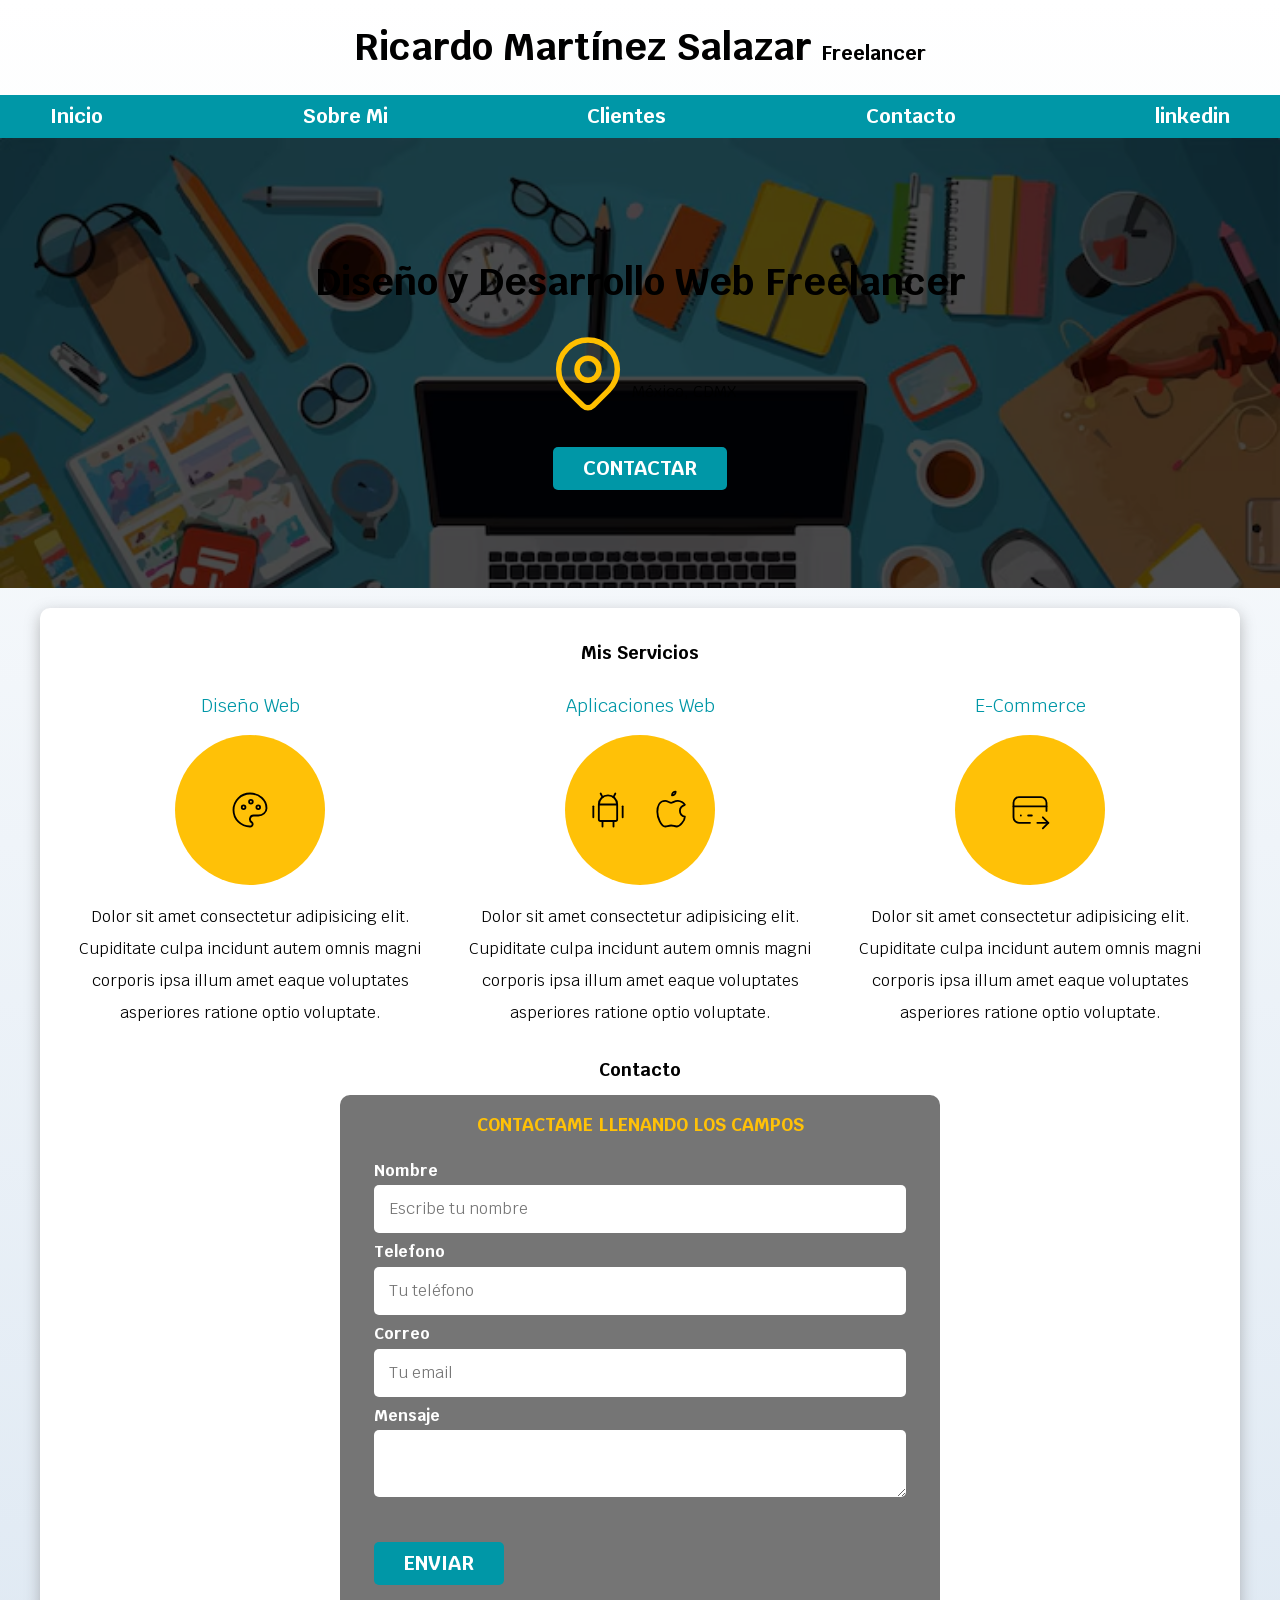
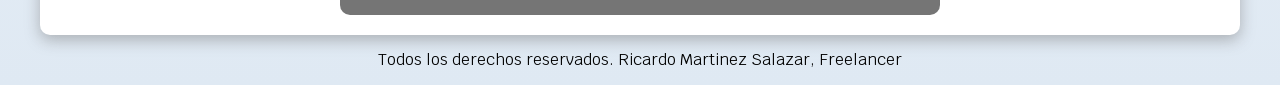
==== index.html @ ceaf28d6 "Rename CodigoProfesor.html to index.html" ====
<!DOCTYPE html>
<html lang="en">
<head>
    <meta charset="UTF-8">
    <meta name="viewport" content="width=device-width, initial-scale=1.0">
    <title>Diseñador Freelancer</title>
    
    <link rel="preload" href="normalize.css" as="style">
    <link rel="stylesheet" href="normalize.css">
    <link href="https://fonts.googleapis.com/css2?family=Krub:wght@400;700&display=swap" rel="stylesheet">

    <link rel="preload" href="37_styles.css" as="style">
    <link rel="stylesheet" href="47_styles.css">
</head>
<body>
    <header>
        <h1 class="titulo"> Ricardo Martínez Salazar <span> Freelancer </span> </h1>
    </header>

    <div class="nav-bg">
        <nav class="navegacion-principal contenedor">
            <a href="17_nosotros.html">Inicio</a>
            <a href="#">Sobre Mi</a>
            <a href="#">Clientes</a>
            <a href="#">Contacto</a>
            <a href="https://www.linkedin.com/in/ricardo-mart%C3%ADnez-b0926213/"> linkedin </a>
        </nav>
    </div>

    <section class="hero">
        <div class="contenido-hero">
            <h1 class="titulo">Diseño y Desarrollo Web Freelancer</h1>
            <div class="ubicacion">
            <svg xmlns="http://www.w3.org/2000/svg" class="icon icon-tabler icon-tabler-map-pin" width="88" height="88" viewBox="0 0 24 24" stroke-width="1.5" stroke="#ffbf00" fill="none" stroke-linecap="round" stroke-linejoin="round">
                <path stroke="none" d="M0 0h24v24H0z"/>
                <circle cx="12" cy="11" r="3" />
                <path d="M17.657 16.657L13.414 20.9a1.998 1.998 0 0 1 -2.827 0l-4.244-4.243a8 8 0 1 1 11.314 0z" />
            </svg>
            <p> México, CDMX</p>
            
        </div>
        <a class="boton" href="#">Contactar</a>
        </div>
    </section>

<main class="contenedor sombra">
        <h2> Mis Servicios </h2>

        <div class="servicios">
            <section class="servicio">
                <h3> Diseño Web </h3>
                <div class="iconos"> 
                    <svg
                    xmlns="http://www.w3.org/2000/svg"
                    width="44"
                    height="44"
                    viewBox="0 0 24 24"
                    fill="none"
                    stroke="#000000"
                    stroke-width="1"
                    stroke-linecap="round"
                    stroke-linejoin="round"
                    >
                    <path d="M12 21a9 9 0 0 1 0 -18c4.97 0 9 3.582 9 8c0 1.06 -.474 2.078 -1.318 2.828c-.844 .75 -1.989 1.172 -3.182 1.172h-2.5a2 2 0 0 0 -1 3.75a1.3 1.3 0 0 1 -1 2.25" />
                    <path d="M8.5 10.5m-1 0a1 1 0 1 0 2 0a1 1 0 1 0 -2 0" />
                    <path d="M12.5 7.5m-1 0a1 1 0 1 0 2 0a1 1 0 1 0 -2 0" />
                    <path d="M16.5 10.5m-1 0a1 1 0 1 0 2 0a1 1 0 1 0 -2 0" />
                    </svg>
                </div>
                <p> Dolor sit amet consectetur adipisicing elit. Cupiditate culpa incidunt autem omnis magni corporis ipsa illum amet eaque voluptates asperiores ratione optio voluptate. </p>
            </section>

            <section class="servicio">
                <h3>Aplicaciones Web</h3>
                <div class="iconos">
                    <svg
                        xmlns="http://www.w3.org/2000/svg"
                        width="44"
                        height="44"
                        viewBox="0 0 24 24"
                        fill="none"
                        stroke="#000000"
                        stroke-width="1"
                        stroke-linecap="round"
                        stroke-linejoin="round"
                    >
                        <path d="M4 10l0 6" />
                        <path d="M20 10l0 6" />
                        <path d="M7 9h10v8a1 1 0 0 1 -1 1h-8a1 1 0 0 1 -1 -1v-8a5 5 0 0 1 10 0" />
                        <path d="M8 3l1 2" />
                        <path d="M16 3l-1 2" />
                        <path d="M9 18l0 3" />
                        <path d="M15 18l0 3" />
                    </svg>

                    <svg
                    xmlns="http://www.w3.org/2000/svg"
                    width="44"
                    height="44"
                    viewBox="0 0 24 24"
                    fill="none"
                    stroke="#000000"
                    stroke-width="1"
                    stroke-linecap="round"
                    stroke-linejoin="round"
                    >
                    <path d="M8.286 7.008c-3.216 0 -4.286 3.23 -4.286 5.92c0 3.229 2.143 8.072 4.286 8.072c1.165 -.05 1.799 -.538 3.214 -.538c1.406 0 1.607 .538 3.214 .538s4.286 -3.229 4.286 -5.381c-.03 -.011 -2.649 -.434 -2.679 -3.23c-.02 -2.335 2.589 -3.179 2.679 -3.228c-1.096 -1.606 -3.162 -2.113 -3.75 -2.153c-1.535 -.12 -3.032 1.077 -3.75 1.077c-.729 0 -2.036 -1.077 -3.214 -1.077z" />
                    <path d="M12 4a2 2 0 0 0 2 -2a2 2 0 0 0 -2 2" />
                    </svg>
                </div>
                <p>Dolor sit amet consectetur adipisicing elit. Cupiditate culpa incidunt autem omnis magni corporis ipsa illum amet eaque voluptates asperiores ratione optio voluptate. </p>
            </section>

            <section class="servicio">
                <h3>E-Commerce</h3>
                <div class="iconos">
                    <svg
                        xmlns="http://www.w3.org/2000/svg"
                        width="44"
                        height="44"
                        viewBox="0 0 24 24"
                        fill="none"
                        stroke="#000000"
                        stroke-width="1"
                        stroke-linecap="round"
                        stroke-linejoin="round"
                    >
                        <path d="M12 19h-6a3 3 0 0 1 -3 -3v-8a3 3 0 0 1 3 -3h12a3 3 0 0 1 3 3v4.5" />
                        <path d="M3 10h18" />
                        <path d="M16 19h6" />
                        <path d="M19 16l3 3l-3 3" />
                        <path d="M7.005 15h.005" />
                        <path d="M11 15h2" />
                    </svg>
                </div>
                <p> Dolor sit amet consectetur adipisicing elit. Cupiditate culpa incidunt autem omnis magni corporis ipsa illum amet eaque voluptates asperiores ratione optio voluptate. </p>
            </section>
        </div>    
    

    <section>
        <h2>Contacto</h2>
        <form class="formulario">
            <fieldset>
                <legend>Contactame llenando los campos</legend>
                <div class="contenedor-campos"> 
                    <div class="campo">   
                        <label>Nombre</label>
                        <input class="input-text" type="text" placeholder="Escribe tu nombre">
                    </div>
                
                    <div class="campo">
                        <label>Telefono</label>
                        <input class="input-text" type="tel" placeholder="Tu teléfono">
                    </div>

                    <div class="campo">
                        <label>Correo</label>
                        <input class="input-text" type="email" placeholder="Tu email">
                    </div>

                    <div class="campo">
                        <label>Mensaje</label>
                        <textarea class="input-text"></textarea>
                    </div>
                </div>
            <div>
                <input class="boton" type="submit" value="Enviar">
            </div>
            </fieldset>
        </form>
    </section>
</main>

    <footer class="footer">
        <p>Todos los derechos reservados. Ricardo Martinez Salazar, Freelancer</p>
    </footer>

</body>
</html>
---- 47_styles.css ----
:root {
    --blanco: #ffffff;
    --negro: #212121;
    --primario: #FFC107;
    --secundario: #0097a7;
    --gris: #757575;
    --grisClaro: #DFE9F3;
    /*--fuente-principal: 8rem; */
}

/*Globales*/
html {
    font-size: 62.5%;
    box-sizing: border-box;
}

*, *:before, *:after{
    box-sizing: inherit;
}
body {
    font-size: 16px;
    font-family: 'krub', sans-serif;
    /*background-color:blueviolet*/
    background-image:linear-gradient(to top, #DFE9F3 0%, var(--blanco) 100%);
}

.contenedor{
    max-width: 120rem;
    margin:0 auto;
}

.boton{
    background-color: var(--secundario);
    color: var(--blanco);
    padding: 1rem 3rem;
    margin-top: 3rem;
    font-size: 2rem;
    text-decoration: none;
    text-transform: uppercase;
    font-weight: bold;
    border-radius: .5rem;
    width: 90%;
    text-align: center;
    border:none; 
}

.boton:hover{
    cursor: pointer;
}

@media (min-width: 480px){
    .boton{
        width: auto;
    }
}


.sombra{
    box-shadow: 0px 5px 15px 0px rgba(112,112,112,0.48);
    background-color: var(--blanco);
    padding: 2rem;
    border-radius: 1rem;
}


/*Tipografia*/
h1{
    font-size:3.8rem;
}
h2{
    font-size: 1.8rem;
}
h3{
    font-size: 1.8rem;
}
h1,h2,h3{
    text-align: center;
}

/*TITULOS*/

.titulo span{
    font-size:2rem;
}
/* NavegacionPrincipal*/
.nav-bg{
    background-color:var(--secundario);
}

.navegacion-principal{
    display:flex;
    flex-direction: column;
}


@media (min-width: 768px){
    .navegacion-principal{
        flex-direction: row;
        justify-content: space-between;
    }
}

.navegacion-principal a{
    display: block;
    text-align: center;
    color: var(--blanco);
    text-decoration: none;
    font-size: 2rem;
    font-weight: 700;
    padding: 1rem;
}

.navegacion-principal a:hover{
    background-color: var(--primario);
    color: var(--oscuro);
}

.hero{
    background-image: url(hero.jpg);
    background-repeat: no-repeat;
    background-size: cover;
    height: 450px;
    position: relative;
    margin-bottom: 2rem;
}

.contenido-hero{
    position: absolute;
    background-color: rgb(0 0 0 / .7);
    width: 100%;
    height: 100%;

    display: flex;
    flex-direction: column;
    align-items: center;
    justify-content: center;

}

.contenido-hero .ubicacion{
    display: flex;
    align-items:flex-end;
}

/* Servicios*/

@media (min-width: 768px){
    .servicios{
        display:grid;
        grid-template-columns: repeat(3,1fr);
        column-gap: 1rem;
    }
}

.servicio{
    display: flex;
    flex-direction: column;
    align-items: center;
}

.servicio .iconos {
    height: 15rem;
    width: 15rem;
    background-color: var(--primario);
    border-radius: 50%;
    display: flex;
    justify-content:space-evenly;
    align-items: center;

}


.servicio h3 {
    color: var(--secundario);
    font-weight: normal;
}

.servicio p{
    line-height: 2;
    text-align:center;
}

/*Contacto*/
.formulario{
    background-color: var(--gris);
    width: min(60rem, 100%);
    margin: 0 auto;
    padding: 2rem;
    border-radius: 1rem;

}

.formulario fieldset{
    border:none;
}
.formulario legend{
    text-align: center;
    font-size: 1.8rem;
    text-transform: uppercase;
    font-weight: 700;
    margin-bottom: 2rem;
    color: var(--primario);
}

.contenedor-campos{  /* Paso 6 add clases o selectores*/

}

.campo{
    margin-bottom: 1rem;
}

.campo label{
    color: var(--blanco);
    font-weight: bold;
    margin-bottom: .5rem;
    display: block;    /*Cada Label toma espacio disponible*/
}

.input-text{
    width: 100%;
    border:none;
    padding:1.5rem;
    border-radius: .5rem;
}

.footer{
    text-align: center;
}
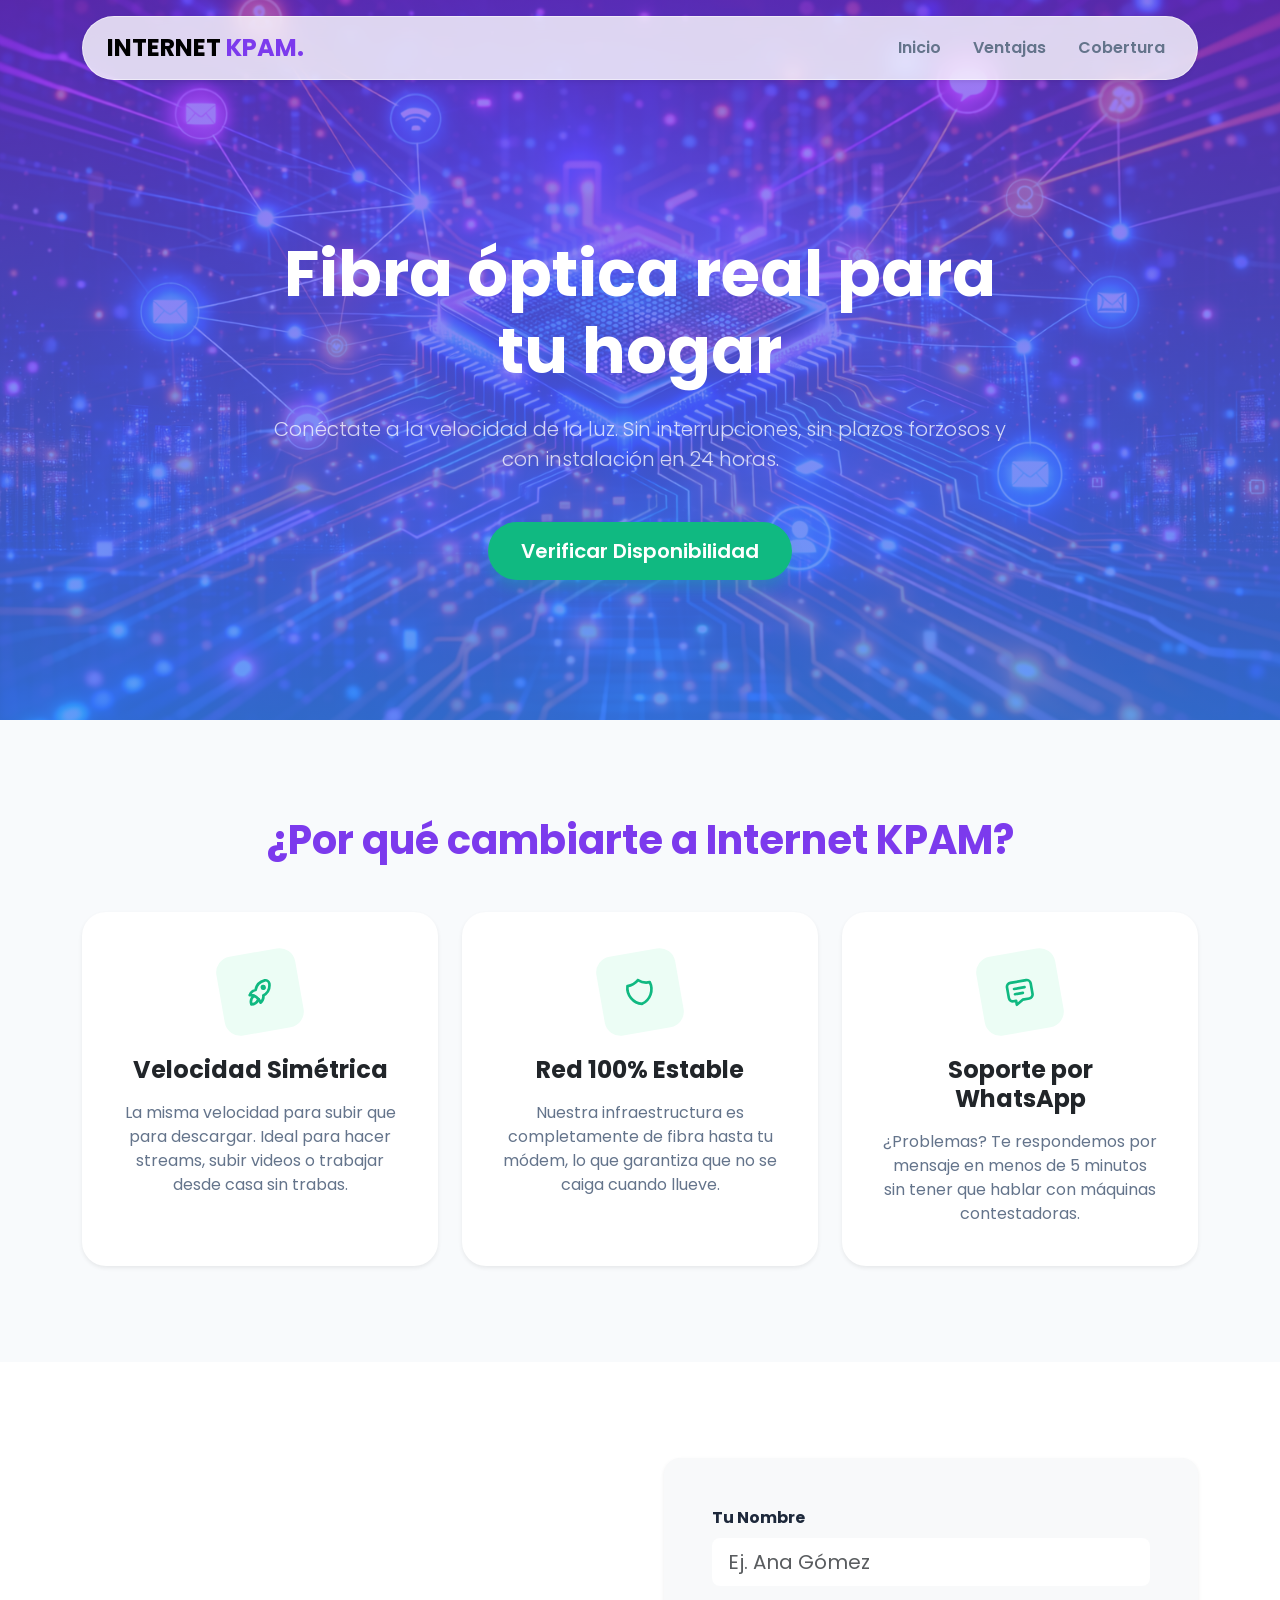
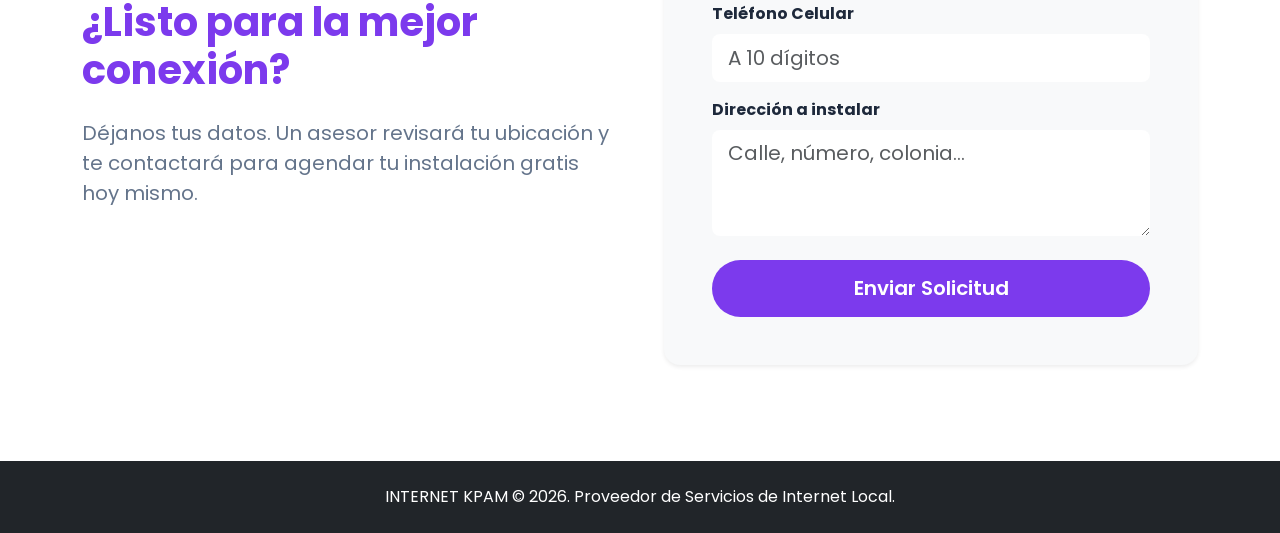
==== commit 254a52c7: "Add files via upload" ====
--- a/index.html
+++ b/index.html
@@ -1,180 +1,213 @@
-<!DOCTYPE html>
-<html lang="en">
-<head>
-    <meta charset="UTF-8">
-    <meta name="viewport" content="width=device-width, initial-scale=1.0">
-    <title>Diseñador Freelancer</title>
-    
-    <link rel="preload" href="normalize.css" as="style">
-    <link rel="stylesheet" href="normalize.css">
-    <link href="https://fonts.googleapis.com/css2?family=Krub:wght@400;700&display=swap" rel="stylesheet">
-
-    <link rel="preload" href="37_styles.css" as="style">
-    <link rel="stylesheet" href="47_styles.css">
-</head>
-<body>
-    <header>
-        <h1 class="titulo"> Ricardo Martínez Salazar <span> Freelancer </span> </h1>
-    </header>
-
-    <div class="nav-bg">
-        <nav class="navegacion-principal contenedor">
-            <a href="17_nosotros.html">Inicio</a>
-            <a href="#">Sobre Mi</a>
-            <a href="#">Clientes</a>
-            <a href="#">Contacto</a>
-            <a href="https://www.linkedin.com/in/ricardo-mart%C3%ADnez-b0926213/"> linkedin </a>
-        </nav>
-    </div>
-
-    <section class="hero">
-        <div class="contenido-hero">
-            <h1 class="titulo">Diseño y Desarrollo Web Freelancer</h1>
-            <div class="ubicacion">
-            <svg xmlns="http://www.w3.org/2000/svg" class="icon icon-tabler icon-tabler-map-pin" width="88" height="88" viewBox="0 0 24 24" stroke-width="1.5" stroke="#ffbf00" fill="none" stroke-linecap="round" stroke-linejoin="round">
-                <path stroke="none" d="M0 0h24v24H0z"/>
-                <circle cx="12" cy="11" r="3" />
-                <path d="M17.657 16.657L13.414 20.9a1.998 1.998 0 0 1 -2.827 0l-4.244-4.243a8 8 0 1 1 11.314 0z" />
-            </svg>
-            <p> México, CDMX</p>
-            
-        </div>
-        <a class="boton" href="#">Contactar</a>
-        </div>
-    </section>
-
-<main class="contenedor sombra">
-        <h2> Mis Servicios </h2>
-
-        <div class="servicios">
-            <section class="servicio">
-                <h3> Diseño Web </h3>
-                <div class="iconos"> 
-                    <svg
-                    xmlns="http://www.w3.org/2000/svg"
-                    width="44"
-                    height="44"
-                    viewBox="0 0 24 24"
-                    fill="none"
-                    stroke="#000000"
-                    stroke-width="1"
-                    stroke-linecap="round"
-                    stroke-linejoin="round"
-                    >
-                    <path d="M12 21a9 9 0 0 1 0 -18c4.97 0 9 3.582 9 8c0 1.06 -.474 2.078 -1.318 2.828c-.844 .75 -1.989 1.172 -3.182 1.172h-2.5a2 2 0 0 0 -1 3.75a1.3 1.3 0 0 1 -1 2.25" />
-                    <path d="M8.5 10.5m-1 0a1 1 0 1 0 2 0a1 1 0 1 0 -2 0" />
-                    <path d="M12.5 7.5m-1 0a1 1 0 1 0 2 0a1 1 0 1 0 -2 0" />
-                    <path d="M16.5 10.5m-1 0a1 1 0 1 0 2 0a1 1 0 1 0 -2 0" />
-                    </svg>
-                </div>
-                <p> Dolor sit amet consectetur adipisicing elit. Cupiditate culpa incidunt autem omnis magni corporis ipsa illum amet eaque voluptates asperiores ratione optio voluptate. </p>
-            </section>
-
-            <section class="servicio">
-                <h3>Aplicaciones Web</h3>
-                <div class="iconos">
-                    <svg
-                        xmlns="http://www.w3.org/2000/svg"
-                        width="44"
-                        height="44"
-                        viewBox="0 0 24 24"
-                        fill="none"
-                        stroke="#000000"
-                        stroke-width="1"
-                        stroke-linecap="round"
-                        stroke-linejoin="round"
-                    >
-                        <path d="M4 10l0 6" />
-                        <path d="M20 10l0 6" />
-                        <path d="M7 9h10v8a1 1 0 0 1 -1 1h-8a1 1 0 0 1 -1 -1v-8a5 5 0 0 1 10 0" />
-                        <path d="M8 3l1 2" />
-                        <path d="M16 3l-1 2" />
-                        <path d="M9 18l0 3" />
-                        <path d="M15 18l0 3" />
-                    </svg>
-
-                    <svg
-                    xmlns="http://www.w3.org/2000/svg"
-                    width="44"
-                    height="44"
-                    viewBox="0 0 24 24"
-                    fill="none"
-                    stroke="#000000"
-                    stroke-width="1"
-                    stroke-linecap="round"
-                    stroke-linejoin="round"
-                    >
-                    <path d="M8.286 7.008c-3.216 0 -4.286 3.23 -4.286 5.92c0 3.229 2.143 8.072 4.286 8.072c1.165 -.05 1.799 -.538 3.214 -.538c1.406 0 1.607 .538 3.214 .538s4.286 -3.229 4.286 -5.381c-.03 -.011 -2.649 -.434 -2.679 -3.23c-.02 -2.335 2.589 -3.179 2.679 -3.228c-1.096 -1.606 -3.162 -2.113 -3.75 -2.153c-1.535 -.12 -3.032 1.077 -3.75 1.077c-.729 0 -2.036 -1.077 -3.214 -1.077z" />
-                    <path d="M12 4a2 2 0 0 0 2 -2a2 2 0 0 0 -2 2" />
-                    </svg>
-                </div>
-                <p>Dolor sit amet consectetur adipisicing elit. Cupiditate culpa incidunt autem omnis magni corporis ipsa illum amet eaque voluptates asperiores ratione optio voluptate. </p>
-            </section>
-
-            <section class="servicio">
-                <h3>E-Commerce</h3>
-                <div class="iconos">
-                    <svg
-                        xmlns="http://www.w3.org/2000/svg"
-                        width="44"
-                        height="44"
-                        viewBox="0 0 24 24"
-                        fill="none"
-                        stroke="#000000"
-                        stroke-width="1"
-                        stroke-linecap="round"
-                        stroke-linejoin="round"
-                    >
-                        <path d="M12 19h-6a3 3 0 0 1 -3 -3v-8a3 3 0 0 1 3 -3h12a3 3 0 0 1 3 3v4.5" />
-                        <path d="M3 10h18" />
-                        <path d="M16 19h6" />
-                        <path d="M19 16l3 3l-3 3" />
-                        <path d="M7.005 15h.005" />
-                        <path d="M11 15h2" />
-                    </svg>
-                </div>
-                <p> Dolor sit amet consectetur adipisicing elit. Cupiditate culpa incidunt autem omnis magni corporis ipsa illum amet eaque voluptates asperiores ratione optio voluptate. </p>
-            </section>
-        </div>    
-    
-
-    <section>
-        <h2>Contacto</h2>
-        <form class="formulario">
-            <fieldset>
-                <legend>Contactame llenando los campos</legend>
-                <div class="contenedor-campos"> 
-                    <div class="campo">   
-                        <label>Nombre</label>
-                        <input class="input-text" type="text" placeholder="Escribe tu nombre">
-                    </div>
-                
-                    <div class="campo">
-                        <label>Telefono</label>
-                        <input class="input-text" type="tel" placeholder="Tu teléfono">
-                    </div>
-
-                    <div class="campo">
-                        <label>Correo</label>
-                        <input class="input-text" type="email" placeholder="Tu email">
-                    </div>
-
-                    <div class="campo">
-                        <label>Mensaje</label>
-                        <textarea class="input-text"></textarea>
-                    </div>
-                </div>
-            <div>
-                <input class="boton" type="submit" value="Enviar">
-            </div>
-            </fieldset>
-        </form>
-    </section>
-</main>
-
-    <footer class="footer">
-        <p>Todos los derechos reservados. Ricardo Martinez Salazar, Freelancer</p>
-    </footer>
-
-</body>
-</html>
+<!DOCTYPE html>
+<html lang="es">
+<head>
+    <meta charset="UTF-8">
+    <meta name="viewport" content="width=device-width, initial-scale=1.0">
+    <title>INTERNET KPAM</title>
+    
+    <link rel="preconnect" href="https://fonts.googleapis.com">
+    <link rel="preconnect" href="https://fonts.gstatic.com" crossorigin>
+    <link href="https://fonts.googleapis.com/css2?family=Poppins:wght@300;400;600;700&display=swap" rel="stylesheet">
+    
+    <link href="https://cdn.jsdelivr.net/npm/bootstrap@5.3.2/dist/css/bootstrap.min.css" rel="stylesheet">
+
+    <style>
+        body {
+            font-family: 'Poppins', sans-serif;
+            background-color: #f8fafc;
+            color: #1e293b;
+        }
+
+        
+        .text-morado { color: #7c3aed !important; }  /* Colores */
+        .text-claro { color: #64748b !important; }
+        
+        
+        .btn-esmeralda {              /* Botones personalizados */
+            background-color: #10b981;
+            color: #ffffff;
+            box-shadow: 0 10px 15px -3px rgba(16, 185, 129, 0.3);
+            border-radius: 50rem;
+            padding: 0.8rem 2rem;
+            font-weight: 600;
+            transition: all 0.3s ease;
+        }
+        .btn-esmeralda:hover {
+            background-color: #059669;
+            color: #ffffff;
+            transform: translateY(-3px);
+        }
+
+        .btn-morado {
+            background-color: #7c3aed;
+            color: #ffffff;
+            border-radius: 50rem;
+            padding: 0.8rem 2rem;
+            font-weight: 600;
+            transition: all 0.3s ease;
+        }
+        .btn-morado:hover {
+            background-color: #5b21b6;
+            color: #ffffff;
+        }
+
+        
+        .navbar-glass {    /* Navegación tipo cristal */
+            background: rgba(255, 255, 255, 0.8);   
+            backdrop-filter: blur(10px);
+            border-radius: 50rem;
+            border: 1px solid rgba(255,255,255,0.5);
+            margin-top: 1rem;
+        }
+
+        /* hero */
+        .hero-section {
+            background-image: 
+                linear-gradient(rgba(124, 58, 237, 0.7), rgba(59, 130, 246, 0.8)),
+                url('ImagenPrin.png');
+            background-size: cover;          
+            background-position: center;     
+            background-repeat: no-repeat;
+            min-height: 80vh;
+        }
+
+        /* Tarjetas de servicio */
+        .card-servicio {
+            transition: transform 0.3s ease, box-shadow 0.3s ease;
+            border-radius: 1.5rem;
+        }
+        .card-servicio:hover {
+            transform: translateY(-10px);
+            box-shadow: 0 20px 25px -5px rgba(124, 58, 237, 0.2) !important;
+        }
+
+        /* Iconos inclinados */
+        .icono-container {
+            width: 5rem;
+            height: 5rem;
+            background-color: #ecfdf5;
+            color: #10b981;
+            border-radius: 1rem;
+            transform: rotate(-10deg);
+        }
+        
+        /* Foco en inputs */
+        .form-control:focus {
+            border-color: #7c3aed;
+            box-shadow: 0 0 0 0.25rem rgba(124, 58, 237, 0.25);
+        }
+    </style>
+</head>
+<body>
+
+    <div class="container fixed-top">
+        <nav class="navbar navbar-expand-md navbar-light navbar-glass shadow-sm px-4 py-2">
+            <a class="navbar-brand fw-bold fs-4" href="#">INTERNET <span class="text-morado">KPAM.</span></a>
+            <button class="navbar-toggler border-0" type="button" data-bs-toggle="collapse" data-bs-target="#navbarNav">
+                <span class="navbar-toggler-icon"></span>
+            </button>
+            <div class="collapse navbar-collapse justify-content-end" id="navbarNav">
+                <div class="navbar-nav fw-semibold gap-3">
+                    <a class="nav-link text-claro" href="#">Inicio</a>
+                    <a class="nav-link text-claro" href="#servicios">Ventajas</a>
+                    <a class="nav-link text-claro" href="#contacto">Cobertura</a>
+                </div>
+            </div>
+        </nav>
+    </div>
+
+    <section class="hero-section d-flex align-items-center text-center text-white pt-5">
+        <div class="container mt-5">
+            <div class="row justify-content-center">
+                <div class="col-lg-8">
+                    <h1 class="display-3 fw-bold mb-4">Fibra óptica real para tu hogar</h1>
+                    <p class="lead mb-5 opacity-75">Conéctate a la velocidad de la luz. Sin interrupciones, sin plazos forzosos y con instalación en 24 horas.</p>
+                    <a href="#contacto" class="btn btn-esmeralda btn-lg">Verificar Disponibilidad</a>
+                </div>
+            </div>
+        </div>
+    </section>
+
+    <main id="servicios" class="container py-5 my-5">
+        <h2 class="text-center text-morado fw-bold mb-5 fs-1">¿Por qué cambiarte a Internet KPAM?</h2>
+        
+        <div class="row g-4">
+            <div class="col-md-4">
+                <div class="card card-servicio border-0 shadow-sm h-100 p-4 text-center">
+                    <div class="card-body">
+                        <div class="icono-container d-flex justify-content-center align-items-center mx-auto mb-4">
+                            <svg xmlns="http://www.w3.org/2000/svg" width="32" height="32" viewBox="0 0 24 24" stroke-width="2" stroke="currentColor" fill="none" stroke-linecap="round" stroke-linejoin="round"><path stroke="none" d="M0 0h24v24H0z" fill="none"/><path d="M4 13a8 8 0 0 1 7 7a6 6 0 0 0 3 -5a9 9 0 0 0 6 -8a3 3 0 0 0 -3 -3a9 9 0 0 0 -8 6a6 6 0 0 0 -5 3" /><path d="M7 14a6 6 0 0 0 -3 6a6 6 0 0 0 6 -3" /><path d="M15 9m-1 0a1 1 0 1 0 2 0a1 1 0 1 0 -2 0" /></svg>
+                        </div>
+                        <h3 class="h4 fw-bold mb-3">Velocidad Simétrica</h3>
+                        <p class="text-claro mb-0">La misma velocidad para subir que para descargar. Ideal para hacer streams, subir videos o trabajar desde casa sin trabas.</p>
+                    </div>
+                </div>
+            </div>
+
+            <div class="col-md-4">
+                <div class="card card-servicio border-0 shadow-sm h-100 p-4 text-center">
+                    <div class="card-body">
+                        <div class="icono-container d-flex justify-content-center align-items-center mx-auto mb-4">
+                            <svg xmlns="http://www.w3.org/2000/svg" width="32" height="32" viewBox="0 0 24 24" stroke-width="2" stroke="currentColor" fill="none" stroke-linecap="round" stroke-linejoin="round"><path stroke="none" d="M0 0h24v24H0z" fill="none"/><path d="M12 3a12 12 0 0 0 8.5 3a12 12 0 0 1 -8.5 15a12 12 0 0 1 -8.5 -15a12 12 0 0 0 8.5 -3" /></svg>
+                        </div>
+                        <h3 class="h4 fw-bold mb-3">Red 100% Estable</h3>
+                        <p class="text-claro mb-0">Nuestra infraestructura es completamente de fibra hasta tu módem, lo que garantiza que no se caiga cuando llueve.</p>
+                    </div>
+                </div>
+            </div>
+
+            <div class="col-md-4">
+                <div class="card card-servicio border-0 shadow-sm h-100 p-4 text-center">
+                    <div class="card-body">
+                        <div class="icono-container d-flex justify-content-center align-items-center mx-auto mb-4">
+                            <svg xmlns="http://www.w3.org/2000/svg" width="32" height="32" viewBox="0 0 24 24" stroke-width="2" stroke="currentColor" fill="none" stroke-linecap="round" stroke-linejoin="round"><path stroke="none" d="M0 0h24v24H0z" fill="none"/><path d="M8 9h8" /><path d="M8 13h6" /><path d="M18 4a3 3 0 0 1 3 3v8a3 3 0 0 1 -3 3h-5l-5 3v-3h-2a3 3 0 0 1 -3 -3v-8a3 3 0 0 1 3 -3h12z" /></svg>
+                        </div>
+                        <h3 class="h4 fw-bold mb-3">Soporte por WhatsApp</h3>
+                        <p class="text-claro mb-0">¿Problemas? Te respondemos por mensaje en menos de 5 minutos sin tener que hablar con máquinas contestadoras.</p>
+                    </div>
+                </div>
+            </div>
+        </div>
+    </main>
+
+    <section id="contacto" class="bg-white py-5">
+        <div class="container py-5">
+            <div class="row align-items-center g-5">
+                <div class="col-md-6">
+                    <h2 class="text-morado fw-bold fs-1 mb-4">¿Listo para la mejor conexión?</h2>
+                    <p class="text-claro fs-5">Déjanos tus datos. Un asesor revisará tu ubicación y te contactará para agendar tu instalación gratis hoy mismo.</p>
+                </div>
+                
+                <div class="col-md-6">
+                    <div class="bg-light p-5 rounded-4 shadow-sm">
+                        <form>
+                            <div class="mb-3">
+                                <label class="form-label fw-bold">Tu Nombre</label>
+                                <input type="text" class="form-control form-control-lg border-0" placeholder="Ej. Ana Gómez">
+                            </div>
+                            <div class="mb-3">
+                                <label class="form-label fw-bold">Teléfono Celular</label>
+                                <input type="tel" class="form-control form-control-lg border-0" placeholder="A 10 dígitos">
+                            </div>
+                            <div class="mb-4">
+                                <label class="form-label fw-bold">Dirección a instalar</label>
+                                <textarea class="form-control form-control-lg border-0" rows="3" placeholder="Calle, número, colonia..."></textarea>
+                            </div>
+                            <button type="submit" class="btn btn-morado w-100 btn-lg">Enviar Solicitud</button>
+                        </form>
+                    </div>
+                </div>
+            </div>
+        </div>
+    </section>
+
+    <footer class="bg-dark text-white text-center py-4">
+        <div class="container">
+            <p class="mb-0">INTERNET KPAM © 2026. Proveedor de Servicios de Internet Local.</p>
+        </div>
+    </footer>
+
+    <script src="https://cdn.jsdelivr.net/npm/bootstrap@5.3.2/dist/js/bootstrap.bundle.min.js"></script>
+
+</body>
+</html>
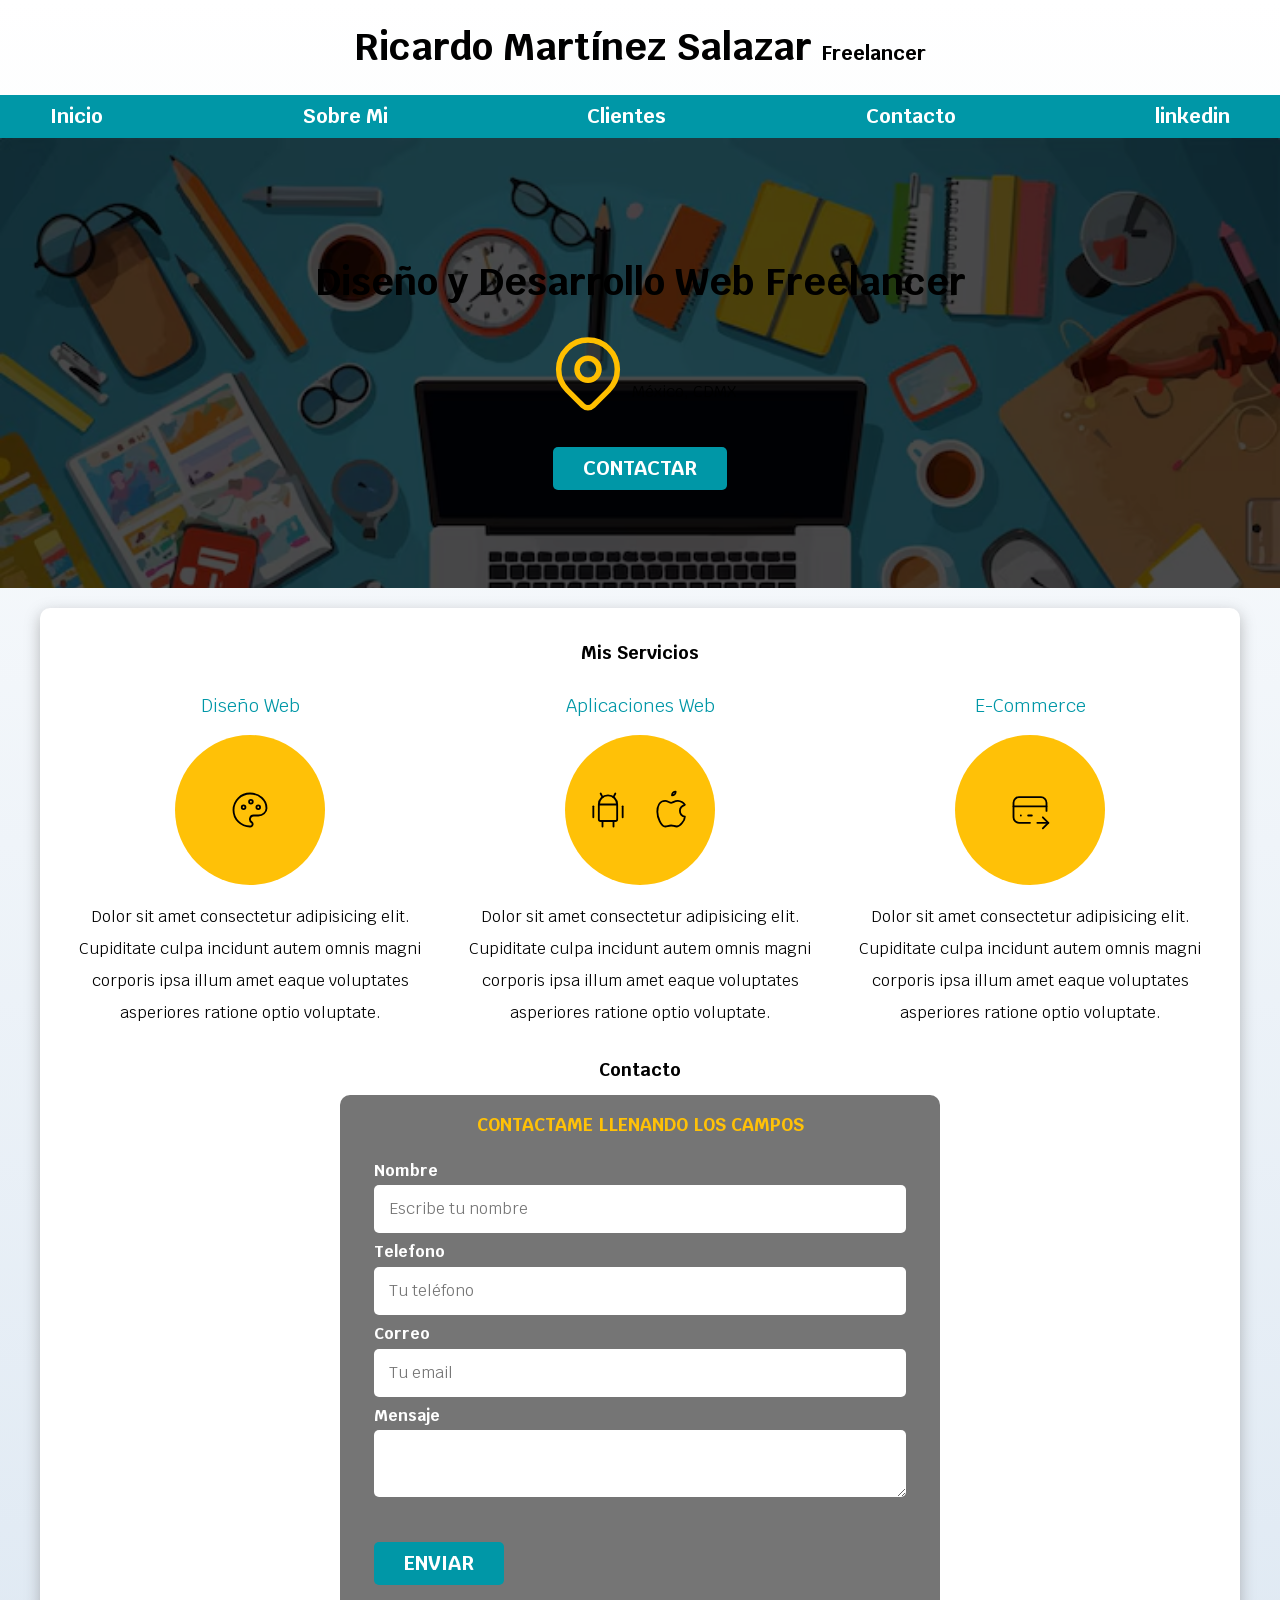
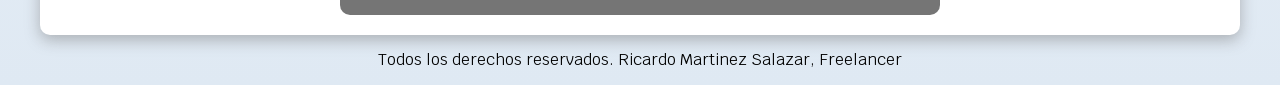
==== commit 83b77631: "Rename CodigoProfesor.html to index.html" ====
--- a/index.html
+++ b/index.html
@@ -1,213 +1,180 @@
 <!DOCTYPE html>
-<html lang="es">
+<html lang="en">
 <head>
     <meta charset="UTF-8">
     <meta name="viewport" content="width=device-width, initial-scale=1.0">
-    <title>INTERNET KPAM</title>
+    <title>Diseñador Freelancer</title>
     
-    <link rel="preconnect" href="https://fonts.googleapis.com">
-    <link rel="preconnect" href="https://fonts.gstatic.com" crossorigin>
-    <link href="https://fonts.googleapis.com/css2?family=Poppins:wght@300;400;600;700&display=swap" rel="stylesheet">
-    
-    <link href="https://cdn.jsdelivr.net/npm/bootstrap@5.3.2/dist/css/bootstrap.min.css" rel="stylesheet">
+    <link rel="preload" href="normalize.css" as="style">
+    <link rel="stylesheet" href="normalize.css">
+    <link href="https://fonts.googleapis.com/css2?family=Krub:wght@400;700&display=swap" rel="stylesheet">
 
-    <style>
-        body {
-            font-family: 'Poppins', sans-serif;
-            background-color: #f8fafc;
-            color: #1e293b;
-        }
-
-        
-        .text-morado { color: #7c3aed !important; }  /* Colores */
-        .text-claro { color: #64748b !important; }
-        
-        
-        .btn-esmeralda {              /* Botones personalizados */
-            background-color: #10b981;
-            color: #ffffff;
-            box-shadow: 0 10px 15px -3px rgba(16, 185, 129, 0.3);
-            border-radius: 50rem;
-            padding: 0.8rem 2rem;
-            font-weight: 600;
-            transition: all 0.3s ease;
-        }
-        .btn-esmeralda:hover {
-            background-color: #059669;
-            color: #ffffff;
-            transform: translateY(-3px);
-        }
-
-        .btn-morado {
-            background-color: #7c3aed;
-            color: #ffffff;
-            border-radius: 50rem;
-            padding: 0.8rem 2rem;
-            font-weight: 600;
-            transition: all 0.3s ease;
-        }
-        .btn-morado:hover {
-            background-color: #5b21b6;
-            color: #ffffff;
-        }
-
-        
-        .navbar-glass {    /* Navegación tipo cristal */
-            background: rgba(255, 255, 255, 0.8);   
-            backdrop-filter: blur(10px);
-            border-radius: 50rem;
-            border: 1px solid rgba(255,255,255,0.5);
-            margin-top: 1rem;
-        }
-
-        /* hero */
-        .hero-section {
-            background-image: 
-                linear-gradient(rgba(124, 58, 237, 0.7), rgba(59, 130, 246, 0.8)),
-                url('ImagenPrin.png');
-            background-size: cover;          
-            background-position: center;     
-            background-repeat: no-repeat;
-            min-height: 80vh;
-        }
-
-        /* Tarjetas de servicio */
-        .card-servicio {
-            transition: transform 0.3s ease, box-shadow 0.3s ease;
-            border-radius: 1.5rem;
-        }
-        .card-servicio:hover {
-            transform: translateY(-10px);
-            box-shadow: 0 20px 25px -5px rgba(124, 58, 237, 0.2) !important;
-        }
-
-        /* Iconos inclinados */
-        .icono-container {
-            width: 5rem;
-            height: 5rem;
-            background-color: #ecfdf5;
-            color: #10b981;
-            border-radius: 1rem;
-            transform: rotate(-10deg);
-        }
-        
-        /* Foco en inputs */
-        .form-control:focus {
-            border-color: #7c3aed;
-            box-shadow: 0 0 0 0.25rem rgba(124, 58, 237, 0.25);
-        }
-    </style>
+    <link rel="preload" href="37_styles.css" as="style">
+    <link rel="stylesheet" href="47_styles.css">
 </head>
 <body>
+    <header>
+        <h1 class="titulo"> Ricardo Martínez Salazar <span> Freelancer </span> </h1>
+    </header>
 
-    <div class="container fixed-top">
-        <nav class="navbar navbar-expand-md navbar-light navbar-glass shadow-sm px-4 py-2">
-            <a class="navbar-brand fw-bold fs-4" href="#">INTERNET <span class="text-morado">KPAM.</span></a>
-            <button class="navbar-toggler border-0" type="button" data-bs-toggle="collapse" data-bs-target="#navbarNav">
-                <span class="navbar-toggler-icon"></span>
-            </button>
-            <div class="collapse navbar-collapse justify-content-end" id="navbarNav">
-                <div class="navbar-nav fw-semibold gap-3">
-                    <a class="nav-link text-claro" href="#">Inicio</a>
-                    <a class="nav-link text-claro" href="#servicios">Ventajas</a>
-                    <a class="nav-link text-claro" href="#contacto">Cobertura</a>
-                </div>
-            </div>
+    <div class="nav-bg">
+        <nav class="navegacion-principal contenedor">
+            <a href="17_nosotros.html">Inicio</a>
+            <a href="#">Sobre Mi</a>
+            <a href="#">Clientes</a>
+            <a href="#">Contacto</a>
+            <a href="https://www.linkedin.com/in/ricardo-mart%C3%ADnez-b0926213/"> linkedin </a>
         </nav>
     </div>
 
-    <section class="hero-section d-flex align-items-center text-center text-white pt-5">
-        <div class="container mt-5">
-            <div class="row justify-content-center">
-                <div class="col-lg-8">
-                    <h1 class="display-3 fw-bold mb-4">Fibra óptica real para tu hogar</h1>
-                    <p class="lead mb-5 opacity-75">Conéctate a la velocidad de la luz. Sin interrupciones, sin plazos forzosos y con instalación en 24 horas.</p>
-                    <a href="#contacto" class="btn btn-esmeralda btn-lg">Verificar Disponibilidad</a>
-                </div>
-            </div>
+    <section class="hero">
+        <div class="contenido-hero">
+            <h1 class="titulo">Diseño y Desarrollo Web Freelancer</h1>
+            <div class="ubicacion">
+            <svg xmlns="http://www.w3.org/2000/svg" class="icon icon-tabler icon-tabler-map-pin" width="88" height="88" viewBox="0 0 24 24" stroke-width="1.5" stroke="#ffbf00" fill="none" stroke-linecap="round" stroke-linejoin="round">
+                <path stroke="none" d="M0 0h24v24H0z"/>
+                <circle cx="12" cy="11" r="3" />
+                <path d="M17.657 16.657L13.414 20.9a1.998 1.998 0 0 1 -2.827 0l-4.244-4.243a8 8 0 1 1 11.314 0z" />
+            </svg>
+            <p> México, CDMX</p>
+            
+        </div>
+        <a class="boton" href="#">Contactar</a>
         </div>
     </section>
 
-    <main id="servicios" class="container py-5 my-5">
-        <h2 class="text-center text-morado fw-bold mb-5 fs-1">¿Por qué cambiarte a Internet KPAM?</h2>
-        
-        <div class="row g-4">
-            <div class="col-md-4">
-                <div class="card card-servicio border-0 shadow-sm h-100 p-4 text-center">
-                    <div class="card-body">
-                        <div class="icono-container d-flex justify-content-center align-items-center mx-auto mb-4">
-                            <svg xmlns="http://www.w3.org/2000/svg" width="32" height="32" viewBox="0 0 24 24" stroke-width="2" stroke="currentColor" fill="none" stroke-linecap="round" stroke-linejoin="round"><path stroke="none" d="M0 0h24v24H0z" fill="none"/><path d="M4 13a8 8 0 0 1 7 7a6 6 0 0 0 3 -5a9 9 0 0 0 6 -8a3 3 0 0 0 -3 -3a9 9 0 0 0 -8 6a6 6 0 0 0 -5 3" /><path d="M7 14a6 6 0 0 0 -3 6a6 6 0 0 0 6 -3" /><path d="M15 9m-1 0a1 1 0 1 0 2 0a1 1 0 1 0 -2 0" /></svg>
-                        </div>
-                        <h3 class="h4 fw-bold mb-3">Velocidad Simétrica</h3>
-                        <p class="text-claro mb-0">La misma velocidad para subir que para descargar. Ideal para hacer streams, subir videos o trabajar desde casa sin trabas.</p>
+<main class="contenedor sombra">
+        <h2> Mis Servicios </h2>
+
+        <div class="servicios">
+            <section class="servicio">
+                <h3> Diseño Web </h3>
+                <div class="iconos"> 
+                    <svg
+                    xmlns="http://www.w3.org/2000/svg"
+                    width="44"
+                    height="44"
+                    viewBox="0 0 24 24"
+                    fill="none"
+                    stroke="#000000"
+                    stroke-width="1"
+                    stroke-linecap="round"
+                    stroke-linejoin="round"
+                    >
+                    <path d="M12 21a9 9 0 0 1 0 -18c4.97 0 9 3.582 9 8c0 1.06 -.474 2.078 -1.318 2.828c-.844 .75 -1.989 1.172 -3.182 1.172h-2.5a2 2 0 0 0 -1 3.75a1.3 1.3 0 0 1 -1 2.25" />
+                    <path d="M8.5 10.5m-1 0a1 1 0 1 0 2 0a1 1 0 1 0 -2 0" />
+                    <path d="M12.5 7.5m-1 0a1 1 0 1 0 2 0a1 1 0 1 0 -2 0" />
+                    <path d="M16.5 10.5m-1 0a1 1 0 1 0 2 0a1 1 0 1 0 -2 0" />
+                    </svg>
+                </div>
+                <p> Dolor sit amet consectetur adipisicing elit. Cupiditate culpa incidunt autem omnis magni corporis ipsa illum amet eaque voluptates asperiores ratione optio voluptate. </p>
+            </section>
+
+            <section class="servicio">
+                <h3>Aplicaciones Web</h3>
+                <div class="iconos">
+                    <svg
+                        xmlns="http://www.w3.org/2000/svg"
+                        width="44"
+                        height="44"
+                        viewBox="0 0 24 24"
+                        fill="none"
+                        stroke="#000000"
+                        stroke-width="1"
+                        stroke-linecap="round"
+                        stroke-linejoin="round"
+                    >
+                        <path d="M4 10l0 6" />
+                        <path d="M20 10l0 6" />
+                        <path d="M7 9h10v8a1 1 0 0 1 -1 1h-8a1 1 0 0 1 -1 -1v-8a5 5 0 0 1 10 0" />
+                        <path d="M8 3l1 2" />
+                        <path d="M16 3l-1 2" />
+                        <path d="M9 18l0 3" />
+                        <path d="M15 18l0 3" />
+                    </svg>
+
+                    <svg
+                    xmlns="http://www.w3.org/2000/svg"
+                    width="44"
+                    height="44"
+                    viewBox="0 0 24 24"
+                    fill="none"
+                    stroke="#000000"
+                    stroke-width="1"
+                    stroke-linecap="round"
+                    stroke-linejoin="round"
+                    >
+                    <path d="M8.286 7.008c-3.216 0 -4.286 3.23 -4.286 5.92c0 3.229 2.143 8.072 4.286 8.072c1.165 -.05 1.799 -.538 3.214 -.538c1.406 0 1.607 .538 3.214 .538s4.286 -3.229 4.286 -5.381c-.03 -.011 -2.649 -.434 -2.679 -3.23c-.02 -2.335 2.589 -3.179 2.679 -3.228c-1.096 -1.606 -3.162 -2.113 -3.75 -2.153c-1.535 -.12 -3.032 1.077 -3.75 1.077c-.729 0 -2.036 -1.077 -3.214 -1.077z" />
+                    <path d="M12 4a2 2 0 0 0 2 -2a2 2 0 0 0 -2 2" />
+                    </svg>
+                </div>
+                <p>Dolor sit amet consectetur adipisicing elit. Cupiditate culpa incidunt autem omnis magni corporis ipsa illum amet eaque voluptates asperiores ratione optio voluptate. </p>
+            </section>
+
+            <section class="servicio">
+                <h3>E-Commerce</h3>
+                <div class="iconos">
+                    <svg
+                        xmlns="http://www.w3.org/2000/svg"
+                        width="44"
+                        height="44"
+                        viewBox="0 0 24 24"
+                        fill="none"
+                        stroke="#000000"
+                        stroke-width="1"
+                        stroke-linecap="round"
+                        stroke-linejoin="round"
+                    >
+                        <path d="M12 19h-6a3 3 0 0 1 -3 -3v-8a3 3 0 0 1 3 -3h12a3 3 0 0 1 3 3v4.5" />
+                        <path d="M3 10h18" />
+                        <path d="M16 19h6" />
+                        <path d="M19 16l3 3l-3 3" />
+                        <path d="M7.005 15h.005" />
+                        <path d="M11 15h2" />
+                    </svg>
+                </div>
+                <p> Dolor sit amet consectetur adipisicing elit. Cupiditate culpa incidunt autem omnis magni corporis ipsa illum amet eaque voluptates asperiores ratione optio voluptate. </p>
+            </section>
+        </div>    
+    
+
+    <section>
+        <h2>Contacto</h2>
+        <form class="formulario">
+            <fieldset>
+                <legend>Contactame llenando los campos</legend>
+                <div class="contenedor-campos"> 
+                    <div class="campo">   
+                        <label>Nombre</label>
+                        <input class="input-text" type="text" placeholder="Escribe tu nombre">
+                    </div>
+                
+                    <div class="campo">
+                        <label>Telefono</label>
+                        <input class="input-text" type="tel" placeholder="Tu teléfono">
+                    </div>
+
+                    <div class="campo">
+                        <label>Correo</label>
+                        <input class="input-text" type="email" placeholder="Tu email">
+                    </div>
+
+                    <div class="campo">
+                        <label>Mensaje</label>
+                        <textarea class="input-text"></textarea>
                     </div>
                 </div>
+            <div>
+                <input class="boton" type="submit" value="Enviar">
             </div>
+            </fieldset>
+        </form>
+    </section>
+</main>
 
-            <div class="col-md-4">
-                <div class="card card-servicio border-0 shadow-sm h-100 p-4 text-center">
-                    <div class="card-body">
-                        <div class="icono-container d-flex justify-content-center align-items-center mx-auto mb-4">
-                            <svg xmlns="http://www.w3.org/2000/svg" width="32" height="32" viewBox="0 0 24 24" stroke-width="2" stroke="currentColor" fill="none" stroke-linecap="round" stroke-linejoin="round"><path stroke="none" d="M0 0h24v24H0z" fill="none"/><path d="M12 3a12 12 0 0 0 8.5 3a12 12 0 0 1 -8.5 15a12 12 0 0 1 -8.5 -15a12 12 0 0 0 8.5 -3" /></svg>
-                        </div>
-                        <h3 class="h4 fw-bold mb-3">Red 100% Estable</h3>
-                        <p class="text-claro mb-0">Nuestra infraestructura es completamente de fibra hasta tu módem, lo que garantiza que no se caiga cuando llueve.</p>
-                    </div>
-                </div>
-            </div>
-
-            <div class="col-md-4">
-                <div class="card card-servicio border-0 shadow-sm h-100 p-4 text-center">
-                    <div class="card-body">
-                        <div class="icono-container d-flex justify-content-center align-items-center mx-auto mb-4">
-                            <svg xmlns="http://www.w3.org/2000/svg" width="32" height="32" viewBox="0 0 24 24" stroke-width="2" stroke="currentColor" fill="none" stroke-linecap="round" stroke-linejoin="round"><path stroke="none" d="M0 0h24v24H0z" fill="none"/><path d="M8 9h8" /><path d="M8 13h6" /><path d="M18 4a3 3 0 0 1 3 3v8a3 3 0 0 1 -3 3h-5l-5 3v-3h-2a3 3 0 0 1 -3 -3v-8a3 3 0 0 1 3 -3h12z" /></svg>
-                        </div>
-                        <h3 class="h4 fw-bold mb-3">Soporte por WhatsApp</h3>
-                        <p class="text-claro mb-0">¿Problemas? Te respondemos por mensaje en menos de 5 minutos sin tener que hablar con máquinas contestadoras.</p>
-                    </div>
-                </div>
-            </div>
-        </div>
-    </main>
-
-    <section id="contacto" class="bg-white py-5">
-        <div class="container py-5">
-            <div class="row align-items-center g-5">
-                <div class="col-md-6">
-                    <h2 class="text-morado fw-bold fs-1 mb-4">¿Listo para la mejor conexión?</h2>
-                    <p class="text-claro fs-5">Déjanos tus datos. Un asesor revisará tu ubicación y te contactará para agendar tu instalación gratis hoy mismo.</p>
-                </div>
-                
-                <div class="col-md-6">
-                    <div class="bg-light p-5 rounded-4 shadow-sm">
-                        <form>
-                            <div class="mb-3">
-                                <label class="form-label fw-bold">Tu Nombre</label>
-                                <input type="text" class="form-control form-control-lg border-0" placeholder="Ej. Ana Gómez">
-                            </div>
-                            <div class="mb-3">
-                                <label class="form-label fw-bold">Teléfono Celular</label>
-                                <input type="tel" class="form-control form-control-lg border-0" placeholder="A 10 dígitos">
-                            </div>
-                            <div class="mb-4">
-                                <label class="form-label fw-bold">Dirección a instalar</label>
-                                <textarea class="form-control form-control-lg border-0" rows="3" placeholder="Calle, número, colonia..."></textarea>
-                            </div>
-                            <button type="submit" class="btn btn-morado w-100 btn-lg">Enviar Solicitud</button>
-                        </form>
-                    </div>
-                </div>
-            </div>
-        </div>
-    </section>
-
-    <footer class="bg-dark text-white text-center py-4">
-        <div class="container">
-            <p class="mb-0">INTERNET KPAM © 2026. Proveedor de Servicios de Internet Local.</p>
-        </div>
+    <footer class="footer">
+        <p>Todos los derechos reservados. Ricardo Martinez Salazar, Freelancer</p>
     </footer>
 
-    <script src="https://cdn.jsdelivr.net/npm/bootstrap@5.3.2/dist/js/bootstrap.bundle.min.js"></script>
-
 </body>
-</html>+</html>
--- a/47_styles.css
+++ b/47_styles.css
@@ -0,0 +1,229 @@
+:root {
+    --blanco: #ffffff;
+    --negro: #212121;
+    --primario: #FFC107;
+    --secundario: #0097a7;
+    --gris: #757575;
+    --grisClaro: #DFE9F3;
+    /*--fuente-principal: 8rem; */
+}
+
+/*Globales*/
+html {
+    font-size: 62.5%;
+    box-sizing: border-box;
+}
+
+*, *:before, *:after{
+    box-sizing: inherit;
+}
+body {
+    font-size: 16px;
+    font-family: 'krub', sans-serif;
+    /*background-color:blueviolet*/
+    background-image:linear-gradient(to top, #DFE9F3 0%, var(--blanco) 100%);
+}
+
+.contenedor{
+    max-width: 120rem;
+    margin:0 auto;
+}
+
+.boton{
+    background-color: var(--secundario);
+    color: var(--blanco);
+    padding: 1rem 3rem;
+    margin-top: 3rem;
+    font-size: 2rem;
+    text-decoration: none;
+    text-transform: uppercase;
+    font-weight: bold;
+    border-radius: .5rem;
+    width: 90%;
+    text-align: center;
+    border:none; 
+}
+
+.boton:hover{
+    cursor: pointer;
+}
+
+@media (min-width: 480px){
+    .boton{
+        width: auto;
+    }
+}
+
+
+.sombra{
+    box-shadow: 0px 5px 15px 0px rgba(112,112,112,0.48);
+    background-color: var(--blanco);
+    padding: 2rem;
+    border-radius: 1rem;
+}
+
+
+/*Tipografia*/
+h1{
+    font-size:3.8rem;
+}
+h2{
+    font-size: 1.8rem;
+}
+h3{
+    font-size: 1.8rem;
+}
+h1,h2,h3{
+    text-align: center;
+}
+
+/*TITULOS*/
+
+.titulo span{
+    font-size:2rem;
+}
+/* NavegacionPrincipal*/
+.nav-bg{
+    background-color:var(--secundario);
+}
+
+.navegacion-principal{
+    display:flex;
+    flex-direction: column;
+}
+
+
+@media (min-width: 768px){
+    .navegacion-principal{
+        flex-direction: row;
+        justify-content: space-between;
+    }
+}
+
+.navegacion-principal a{
+    display: block;
+    text-align: center;
+    color: var(--blanco);
+    text-decoration: none;
+    font-size: 2rem;
+    font-weight: 700;
+    padding: 1rem;
+}
+
+.navegacion-principal a:hover{
+    background-color: var(--primario);
+    color: var(--oscuro);
+}
+
+.hero{
+    background-image: url(hero.jpg);
+    background-repeat: no-repeat;
+    background-size: cover;
+    height: 450px;
+    position: relative;
+    margin-bottom: 2rem;
+}
+
+.contenido-hero{
+    position: absolute;
+    background-color: rgb(0 0 0 / .7);
+    width: 100%;
+    height: 100%;
+
+    display: flex;
+    flex-direction: column;
+    align-items: center;
+    justify-content: center;
+
+}
+
+.contenido-hero .ubicacion{
+    display: flex;
+    align-items:flex-end;
+}
+
+/* Servicios*/
+
+@media (min-width: 768px){
+    .servicios{
+        display:grid;
+        grid-template-columns: repeat(3,1fr);
+        column-gap: 1rem;
+    }
+}
+
+.servicio{
+    display: flex;
+    flex-direction: column;
+    align-items: center;
+}
+
+.servicio .iconos {
+    height: 15rem;
+    width: 15rem;
+    background-color: var(--primario);
+    border-radius: 50%;
+    display: flex;
+    justify-content:space-evenly;
+    align-items: center;
+
+}
+
+
+.servicio h3 {
+    color: var(--secundario);
+    font-weight: normal;
+}
+
+.servicio p{
+    line-height: 2;
+    text-align:center;
+}
+
+/*Contacto*/
+.formulario{
+    background-color: var(--gris);
+    width: min(60rem, 100%);
+    margin: 0 auto;
+    padding: 2rem;
+    border-radius: 1rem;
+
+}
+
+.formulario fieldset{
+    border:none;
+}
+.formulario legend{
+    text-align: center;
+    font-size: 1.8rem;
+    text-transform: uppercase;
+    font-weight: 700;
+    margin-bottom: 2rem;
+    color: var(--primario);
+}
+
+.contenedor-campos{  /* Paso 6 add clases o selectores*/
+
+}
+
+.campo{
+    margin-bottom: 1rem;
+}
+
+.campo label{
+    color: var(--blanco);
+    font-weight: bold;
+    margin-bottom: .5rem;
+    display: block;    /*Cada Label toma espacio disponible*/
+}
+
+.input-text{
+    width: 100%;
+    border:none;
+    padding:1.5rem;
+    border-radius: .5rem;
+}
+
+.footer{
+    text-align: center;
+}
